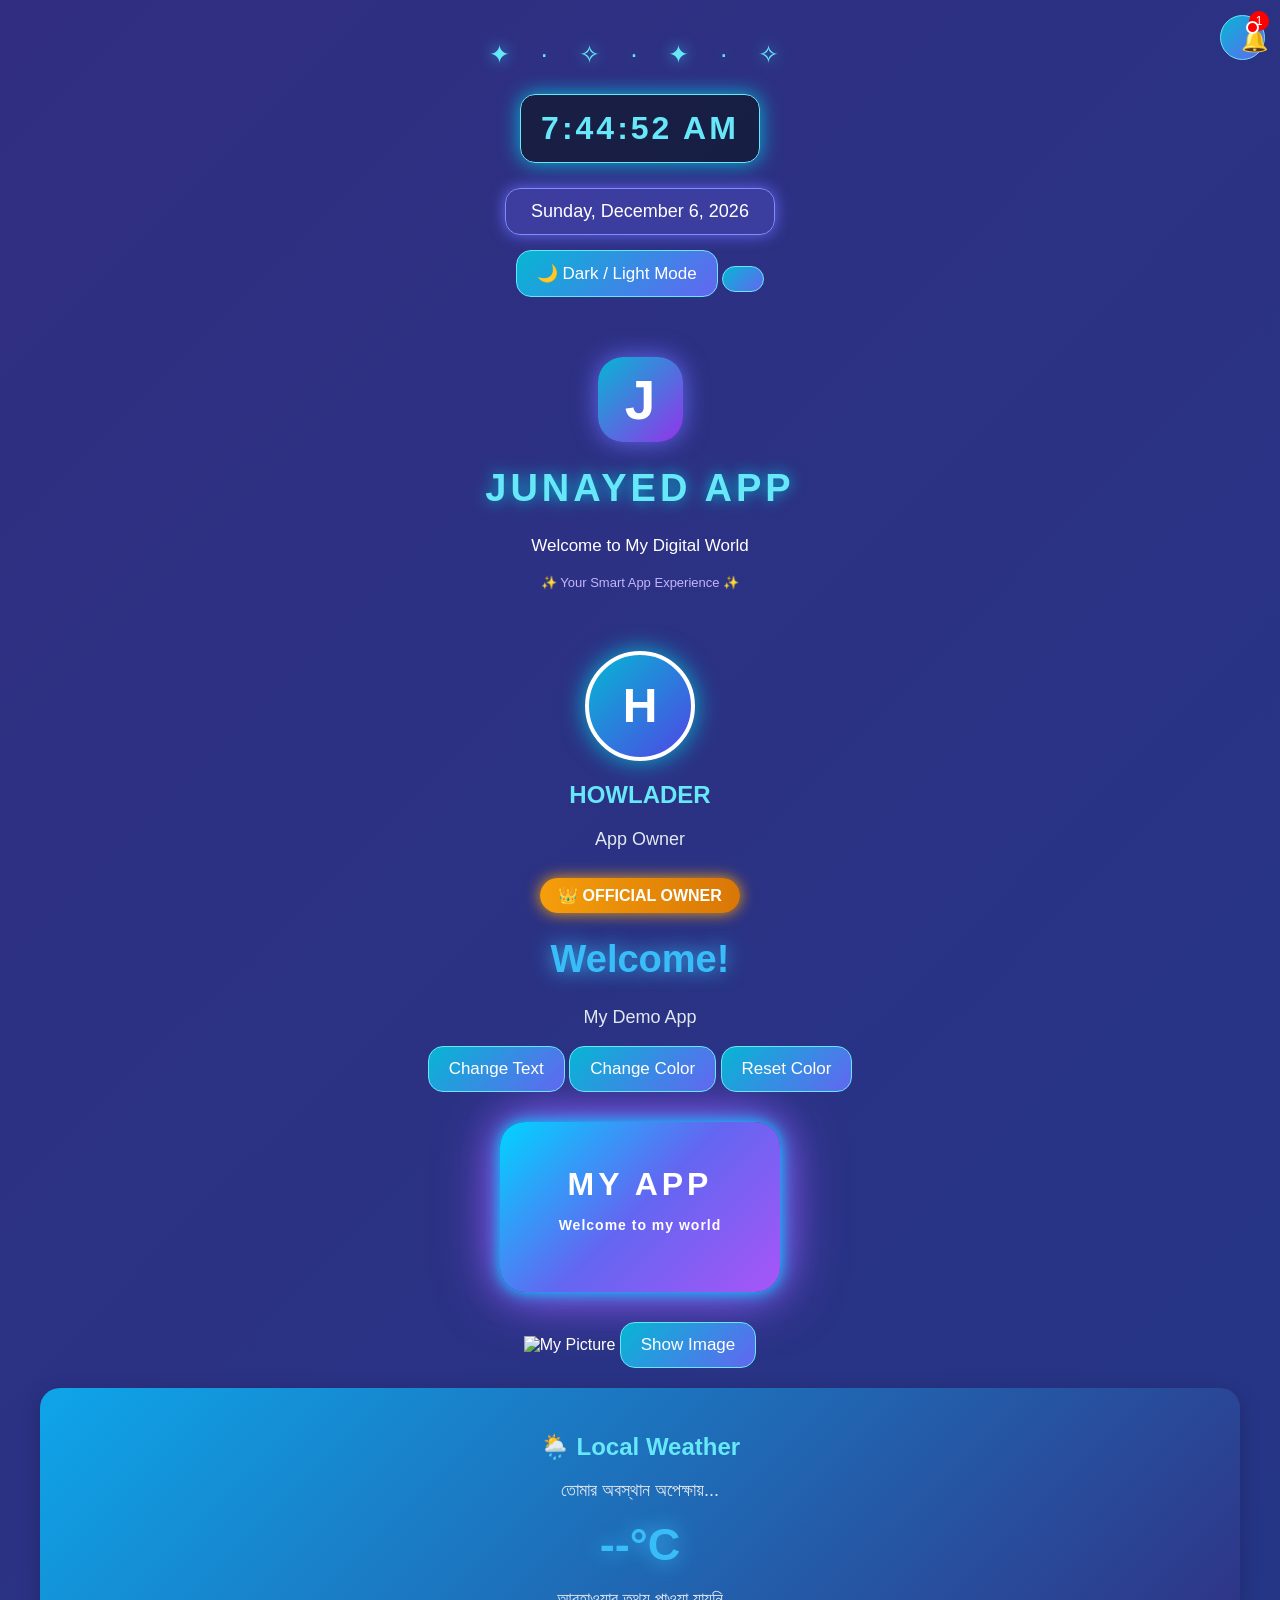
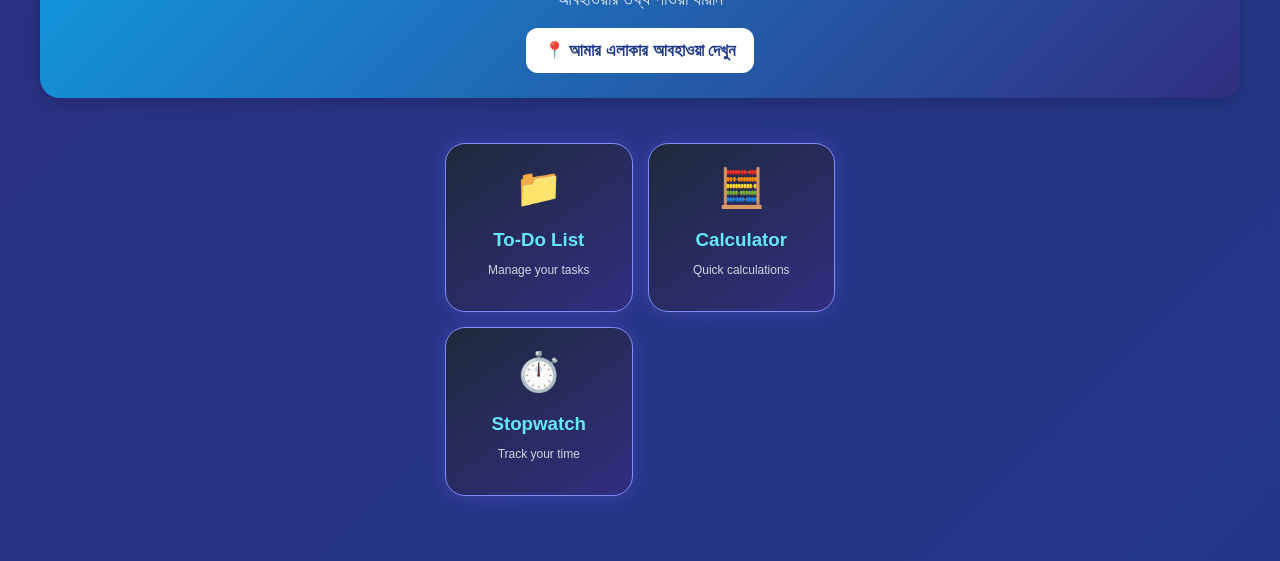
==== index.html @ 4c0f831b "Add files via upload" ====
<!DOCTYPE html>
<html lang="en">
<head>
    <meta charset="UTF-8">
    <meta name="viewport" content="width=device-width, initial-scale=1.0">
    <title>JUNAYED APP</title>
    <link rel="stylesheet" href="style.css">
</head>

<body>

    <div id="clock">00:00:00</div>
    <div id="calendar">Today's Date</div>
<button onclick="toggleTheme()">🌙 Dark / Light Mode</button>
  <button onclick="showNotification()">
   <button id="bellButton" onclick="showNotification()">
    🔔
    <span id="notificationCount">1</span>
   </button> 

<div id="notification"></div>
</button>

<div id="notification"></div>
    <div class="welcome-section">
        <div class="app-logo">J</div>
        <h1>JUNAYED APP</h1>
        <p>Welcome to My Digital World</p>
        <span>✨ Your Smart App Experience ✨</span>
    </div>

    <div class="profile-section">
        <div class="profile-avatar">H</div>
        <h2>HOWLADER</h2>
        <p>App Owner</p>
        <span class="owner-badge">👑 OFFICIAL OWNER</span>
    </div>

    <h1>Welcome!</h1>

    <p id="message">My Demo App</p>

    <button onclick="changeText()">Change Text</button>
    <button onclick="changeColor()">Change Color</button>
    <button onclick="resetColor()">Reset Color</button>

    <div class="image-card">
        <div>
            MY APP
            <p>Welcome to my world</p>
        </div>
    </div>

    <img id="myImage" width="250" alt="My Picture">

    <button onclick="showImage()">Show Image</button>
<div class="weather-card">
    <h2>🌦️ Local Weather</h2>

    <p id="weatherLocation">তোমার অবস্থান অপেক্ষায়...</p>

    <h1 id="temperature">--°C</h1>

    <p id="weatherStatus">আবহাওয়ার তথ্য পাওয়া যায়নি</p>

    <button onclick="getWeather()">
        📍 আমার এলাকার আবহাওয়া দেখুন
    </button>
</div>
    <div class="app-dashboard">

        <a href="todo.html" class="app-card">
            <span>📁</span>
            <h3>To-Do List</h3>
            <p>Manage your tasks</p>
        </a>

        <a href="calculator.html" class="app-card">
            <span>🧮</span>
            <h3>Calculator</h3>
            <p>Quick calculations</p>
        </a>

        <a href="stopwatch.html" class="app-card">
            <span>⏱️</span>
            <h3>Stopwatch</h3>
            <p>Track your time</p>
        </a>

    </div>

    <script src="script.js"></script>

</body>
  <div id="loader">
    <h1>JUNAYED APP</h1>
    <p>Loading Your Experience...</p>
    <div class="loading-bar"></div>
  </div>
</html>
---- style.css ----
* {
    box-sizing: border-box;
}

body {
    background: linear-gradient(
        -45deg,
        #020617,
        #0f172a,
        #1e3a8a,
        #312e81
    );
    background-size: 400% 400%;
    animation: backgroundMove 12s ease infinite;
    font-family: Arial, sans-serif;
    text-align: center;
    min-height: 100vh;
    margin: 0;
    padding: 20px;
    color: white;
}

@keyframes backgroundMove {
    0% { background-position: 0% 50%; }
    50% { background-posit#notification {
    position: fixed;
    top: 20px;
    right: 15px;
    background: #0f172a;
    color: white;
    padding: 15px 20px;
    border-radius: 12px;
    box-shadow: 0 5px 20px #0005;
    opacity: 0;
    transform: translateY(-20px);
    transition: 0.4s;
    z-index: 10000;
}

#notification.show {
    opacity: 1;
    transform: translateY(0);
}ion: 100% 50%; }
    100% { background-position: 0% 50%; }
}

/* Decorative Stars */
body::before {
    content: "✦  ·  ✧  ·  ✦  ·  ✧";
    display: block;
    color: #67e8f9;
    font-size: 25px;
    letter-spacing: 12px;
    text-shadow: 0 0 15px #38bdf8;
    margin-top: 20px;
}

/* Headings */
h1 {
    color: #38bdf8;
    font-size: 38px;
    text-shadow: 0 0 20px #38bdf8;
}

h2 {
    color: #67e8f9;
}

p {
    color: #e2e8f0;
    font-size: 18px;
}

/* General Buttons */
button {
    background: linear-gradient(135deg, #06b6d4, #6366f1);
    color: white;
    padding: 12px 20px;
    border: 1px solid #67e8f9;
    border-radius: 15px;
    font-size: 17px;
    cursor: pointer;
}

/* Image Card */
.image-card {
    width: 280px;
    max-width: 100%;
    height: 170px;
    margin: 30px auto;
    border-radius: 25px;
    background: linear-gradient(
        135deg,
        #00d4ff,
        #6366f1,
        #a855f7
    );
    display: flex;
    justify-content: center;
    align-items: center;
    color: white;
    font-size: 32px;
    font-weight: bold;
    letter-spacing: 4px;
    box-shadow:
        0 0 15px #00d4ff,
        0 0 35px #6366f1,
        0 0 60px #a855f7;
    animation: cardMove 3s ease-in-out infinite;
}

@keyframes cardMove {
    0%, 100% { transform: scale(1); }
    50% { transform: scale(1.06); }
}

.image-card p {
    color: white;
    font-size: 14px;
    letter-spacing: 1px;
}

/* Clock */
#clock {
    color: #67e8f9;
    font-size: 32px;
    font-weight: bold;
    margin: 25px auto;
    padding: 15px;
    max-width: 240px;
    border: 1px solid #67e8f9;
    border-radius: 15px;
    background: rgba(15, 23, 42, 0.7);
    box-shadow: 0 0 20px #06b6d4;
    letter-spacing: 3px;
}

/* Calendar */
#calendar {
    color: white;
    font-size: 18px;
    margin: 15px auto;
    padding: 12px;
    max-width: 270px;
    background: rgba(99, 102, 241, 0.25);
    border: 1px solid #818cf8;
    border-radius: 15px;
    box-shadow: 0 0 15px #6366f1;
}

/* Calculator */
.calculator {
    width: 280px;
    max-width: 100%;
    margin: 30px auto;
    padding: 25px;
    background: linear-gradient(145deg, #111827, #312e81);
    border: 1px solid #818cf8;
    border-radius: 25px;
    box-shadow: 0 0 25px #6366f1,
                0 0 50px #312e81;
    color: white;
}

.calculator h2 {
    font-size: 25px;
    text-shadow: 0 0 12px #06b6d4;
}

#display {
    width: 100%;
    padding: 15px;
    margin-bottom: 15px;
    font-size: 22px;
    text-align: right;
    background: #020617;
    color: #00ffcc;
    border: 2px solid #22d3ee;
    border-radius: 14px;
    box-shadow: 0 0 15px #06b6d4;
}

#buttons {
    display: grid;
    grid-template-columns: repeat(4, 1fr);
    gap: 10px;
}

#buttons button {
    padding: 15px 5px;
    font-size: 20px;
    font-weight: bold;
    background: linear-gradient(135deg, #06b6d4, #7c3aed);
    border: 1px solid #a5b4fc;
    border-radius: 13px;
    box-shadow: 0 4px 12px #0008;
}

#buttons button:active {
    transform: scale(0.88);
    background: #ec4899;
}

/* Stopwatch */
.stopwatch {
    width: 280px;
    max-width: 100%;
    margin: 30px auto;
    padding: 25px;
    text-align: center;
    color: white;
    background: linear-gradient(145deg, #111827, #312e81);
    border: 1px solid #818cf8;
    border-radius: 25px;
    box-shadow: 0 0 25px #6366f1;
}

.stopwatch h2 {
    text-shadow: 0 0 12px #06b6d4;
}

#timer {
    font-size: 32px;
    font-weight: bold;
    color: #00ffcc;
    margin: 20px 0;
    text-shadow: 0 0 15px #06b6d4;
}

.stopwatch button {
    padding: 12px;
    margin: 4px;
    border-radius: 12px;
}

/* To-Do Link */
.todo-file {
    display: block;
    width: 180px;
    margin: 20px auto;
    padding: 14px;
    text-align: center;
    text-decoration: none;
    color: white;
    background: linear-gradient(135deg, #2563eb, #9333ea);
    border: 1px solid #a5b4fc;
    border-radius: 15px;
    box-shadow: 0 0 15px #6366f1;
    font-weight: bold;
}

/* Dashboard */
.app-dashboard {
    display: grid;
    grid-template-columns: repeat(2, minmax(0, 1fr));
    gap: 15px;
    max-width: 420px;
    margin: 30px auto;
    padding: 15px;
}

.app-card {
    padding: 22px 10px;
    text-align: center;
    text-decoration: none;
    color: white;
    background: linear-gradient(145deg, #1e293b, #312e81);
    border: 1px solid #818cf8;
    border-radius: 20px;
    box-shadow: 0 0 18px #6366f155;
    transition: 0.3s;
}

.app-card span {
    font-size: 38px;
}

.app-card h3 {
    color: #67e8f9;
    margin-bottom: 8px;
}

.app-card p {
    font-size: 12px;
    color: #cbd5e1;
}

.app-card:active {
    transform: scale(0.95);
}

/* Welcome Section */
.welcome-section {
    text-align: center;
    margin: 35px 10px;
    padding: 25px 10px;
}

.app-logo {
    width: 85px;
    height: 85px;
    margin: auto;
    display: flex;
    align-items: center;
    justify-content: center;
    border-radius: 25px;
    background: linear-gradient(135deg, #06b6d4, #9333ea);
    color: white;
    font-size: 55px;
    font-weight: bold;
    box-shadow: 0 0 25px #6366f1;
}

.welcome-section h1 {
    color: #67e8f9;
    letter-spacing: 4px;
    text-shadow: 0 0 15px #06b6d4;
}

.welcome-section p {
    color: white;
    font-size: 17px;
}

.welcome-section span {
    color: #c4b5fd;
    font-size: 13px;
}

/* Profile */
.profile-section {
    text-align: center;
    margin: 25px auto;
    color: white;
}

.profile-avatar {
    width: 70px;
    height: 70px;
    margin: auto;
    display: flex;
    align-items: center;
    justify-content: center;
    border-radius: 50%;
    background: linear-gradient(135deg, #06b6d4, #9333ea);
    font-size: 35px;
    font-weight: bold;
    box-shadow: 0 0 20px #6366f1;
}

/* Small Screens */
@media (max-width: 360px) {
    body {
        padding: 12px;
    }

    .app-dashboard {
        gap: 10px;
        padding: 5px;
    }

    .app-card {
        padding: 16px 5px;
    }

    .welcome-section h1 {
        font-size: 28px;
    }
}
.profile-avatar {
    width: 110px;
    height: 110px;
    margin: 0 auto 15px;
    border-radius: 50%;
    display: flex;
    justify-content: center;
    align-items: center;
    font-size: 48px;
    font-weight: bold;
    color: white;
    background: linear-gradient(135deg, #06b6d4, #4f46e5);
    border: 4px solid white;
    box-shadow: 0 0 25px #06b6d4;
}
.owner-badge {
    display: inline-block;
    padding: 8px 18px;
    margin-top: 10px;
    border-radius: 20px;
    color: white;
    font-weight: bold;
    background: linear-gradient(90deg, #f59e0b, #d97706);
    box-shadow: 0 0 15px #f59e0b;
}
.dark-mode {
    background: #020617;
    color: white;
}

.dark-mode .app-card,
.dark-mode .profile-section,
.dark-mode .welcome-section {
    background: #1e293b;
    color: white;
}

.dark-mode button {
    background: #334155;
    color: white;
}
#loader {
    position: fixed;
    inset: 0;
    z-index: 9999;
    background: linear-gradient(135deg, #020617, #1e3a8a, #312e81);
    display: flex;
    flex-direction: column;
    justify-content: center;
    align-items: center;
    color: white;
    animation: hideLoader 1s ease 3s forwards;
}

#loader h1 {
    animation: pulse 1s infinite alternate;
}


.loading-bar {
    width: 180px;
    height: 5px;
    margin-top: 20px;
    background: linear-gradient(90deg, #06b6d4, #a855f7);
    border-radius: 10px;
    animation: loading 2s infinite;
}

@keyframes pulse {
    from { opacity: 0.5; }
    to { opacity: 1; }
}

@keyframes loading {
    from { transform: scaleX(0.2); }
    to { transform: scaleX(1); }
}

@keyframes hideLoader {
    to {
        opacity: 0;
        visibility: hidden;
    }
}

@keyframes fadeInUp {
    from {
        opacity: 0;
        transform: translateY(35px);
    }
    to {
        opacity: 1;
        transform: translateY(0);
    }
}

.welcome-section {
    animation: fadeInUp 1.5s ease both;
}

.profile-section {
    animation: fadeInUp 1.5s ease 0.4s both;
}

.app-dashboard .app-card {
    animation: fadeInUp 1.5s ease both;
}

.app-dashboard .app-card:nth-child(2) {
    animation-delay: 0.3s;
}

.app-dashboard .app-card:nth-child(3) {
    animation-delay: 0.6s;
}
#bellButton {
    position: fixed;
    top: 15px;
    right: 15px;
    width: 45px;
    height: 45px;
    border-radius: 50%;
    font-size: 22px;
    z-index: 10001;
    cursor: pointer;
}
#bellButton::after {
    content: "";
    position: absolute;
    top: 5px;
    right: 5px;
    width: 9px;
    height: 9px;
    background: red;
    border-radius: 50%;
    border: 2px solid white;
}
#bellButton.read::after {
    display: none;
}
#bellButton {
    position: fixed;
    top: 15px;
    right: 15px;
}

#notificationCount {
    position: absolute;
    top: -5px;
    right: -5px;
    background: red;
    color: white;
    width: 20px;
    height: 20px;
    border-radius: 50%;
    font-size: 12px;
    display: flex;
    justify-content: center;
    align-items: center;
}
.weather-card {
    background: linear-gradient(135deg, #0ea5e9, #312e81);
    color: white;
    padding: 25px;
    margin: 20px;
    border-radius: 20px;
    text-align: center;
    box-shadow: 0 5px 20px #0003;
}

.weather-card h1 {
    font-size: 45px;
    margin: 15px 0;
}

.weather-card button {
    background: white;
    color: #1e3a8a;
    padding: 12px 18px;
    border: none;
    border-radius: 12px;
    font-weight: bold;
    cursor: pointer;
}
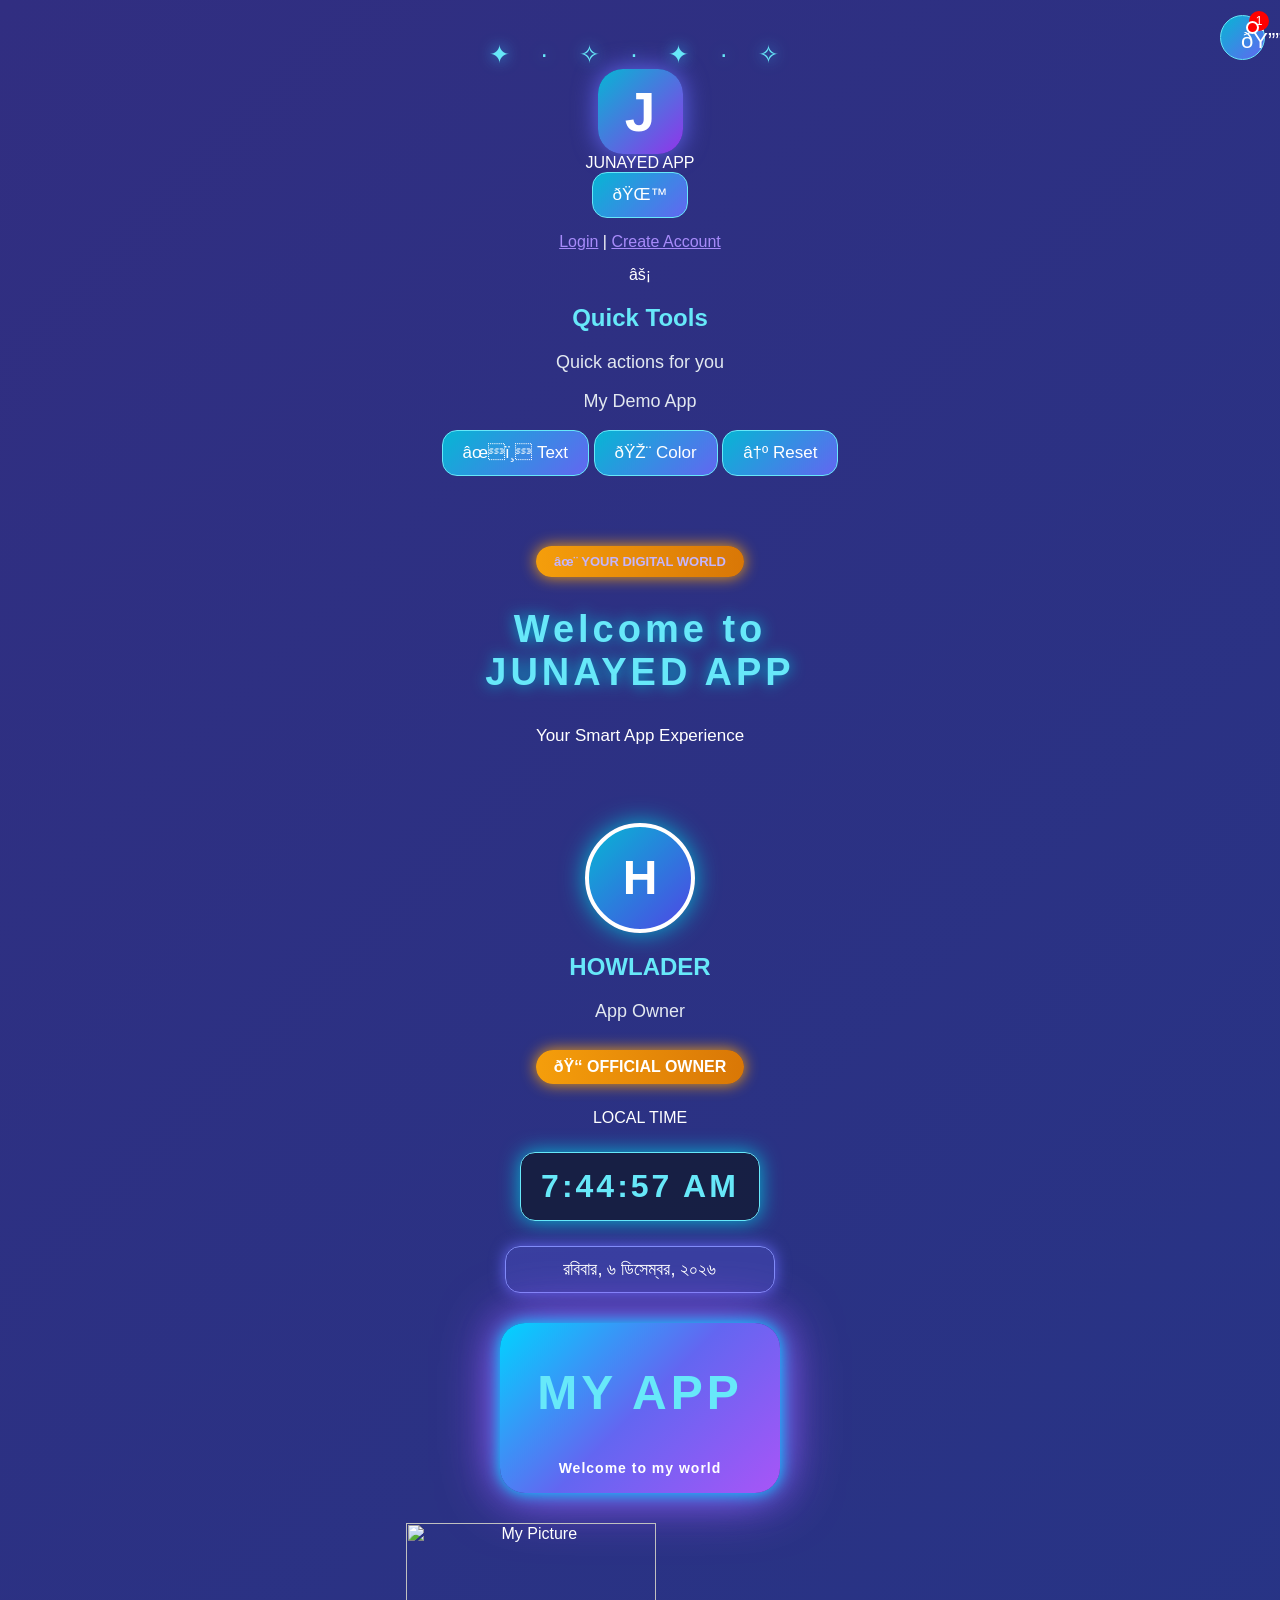
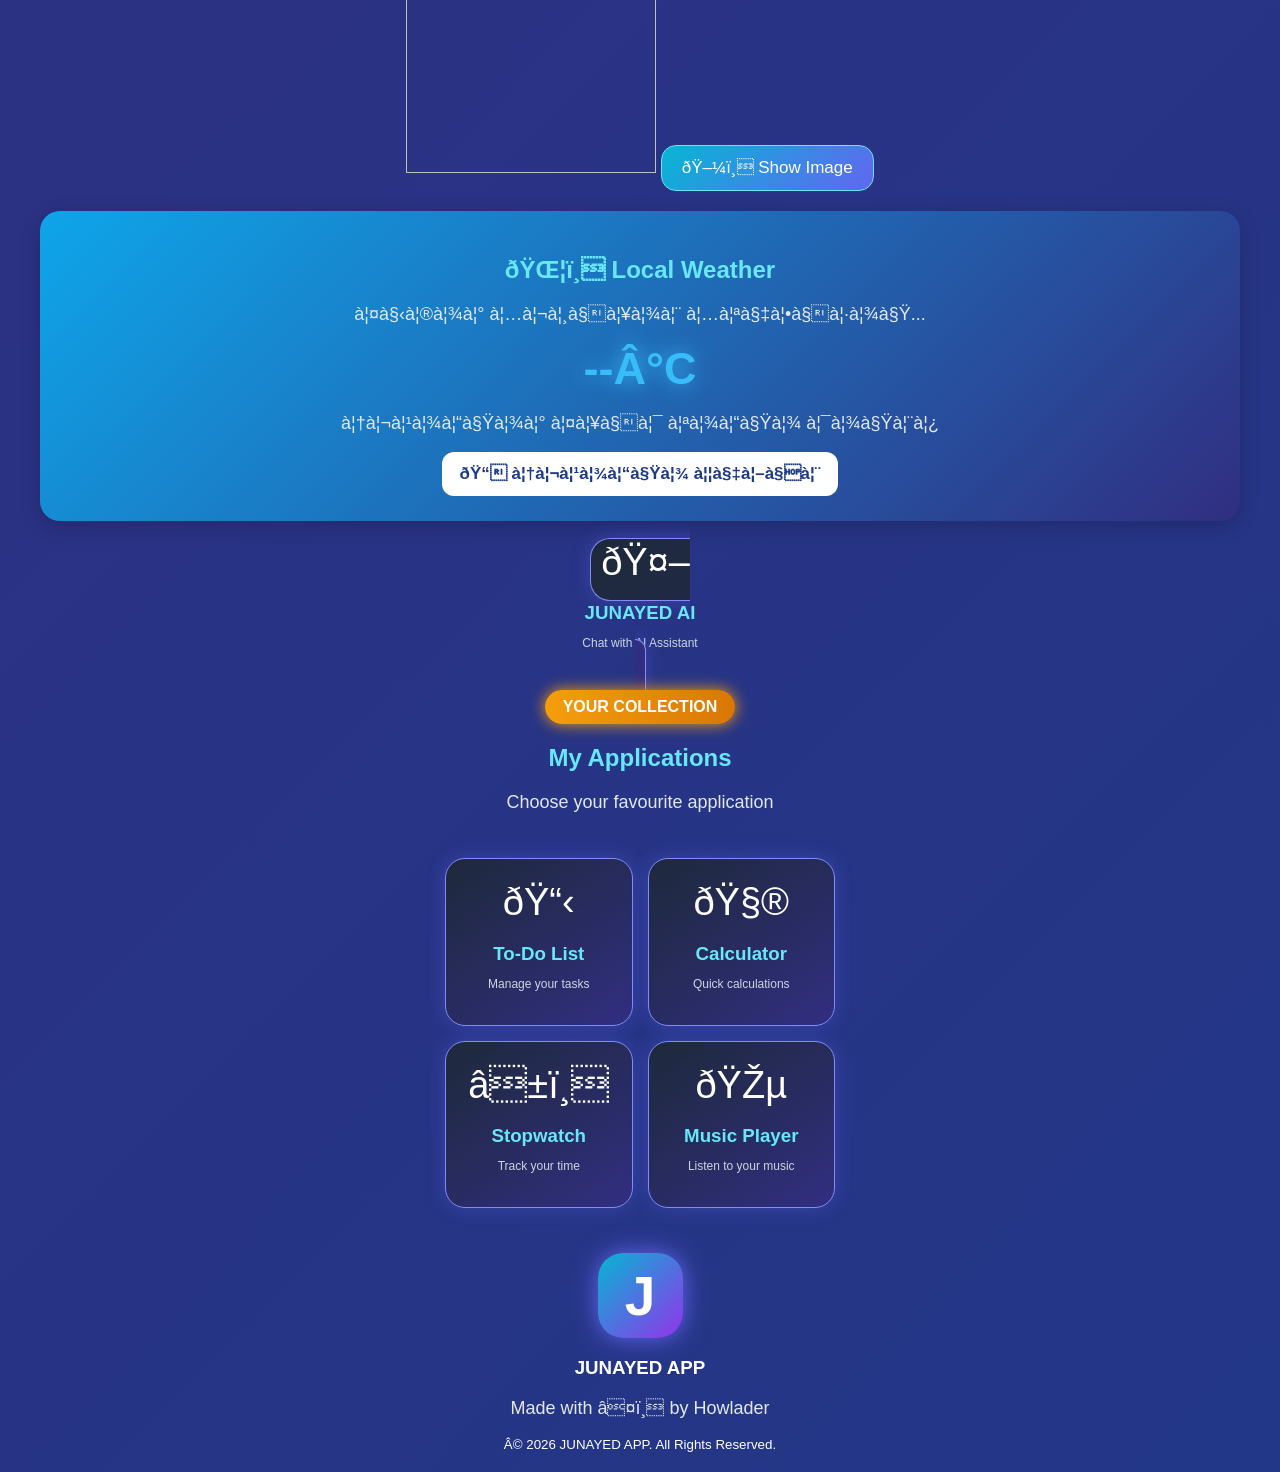
==== commit f9244012: "Refactor index.html for improved UI and structure Updated the structure of the index.html file by ad" ====
--- a/index.html
+++ b/index.html
@@ -1,101 +1,212 @@
-
-<!DOCTYPE html>
+<Skip to main content
+Firebase logo
+Search for products
+Project Overview
+Settings
+Project shortcuts
+Authentication
+
+
+Product categories
+Databases and storage
+Security
+AI services
+Hosting and serverless
+DevOps and engagement
+Analytics
+Billing plan:Spark
+No cost ($0/month)
+Junayed app
+Authentication
+Users
+Sign-in method
+Templates
+Usage
+Settings
+Settings
+User account management
+User account linking
+User actions
+Blocking functions
+User activity logging
+Sign-up quota
+Password policy
+Domains
+Authorised domains
+SMS
+SMS region policy
+Fraud prevention
+Fraud Defense 
+New name
+Authorised domains
+For security, to use phone, Google or third-party authentication, domains need to be authorised for OAuth redirects. Learn more
+
+Authorised domain	Type	Actions
+localhost	Default	
+junayed-app.firebaseapp.com	Default	
+junayed-app.web.app	Default	
+j68001529-ux.github.io	Custom	
+Supercharge your development! Try Cloud Shell to access the built-in Firebase CLI and run Firebase emulators directly in a virtual machine.
+Upgrade to Firebase Auth with Identity platform to access this feature. Learn more
+Upgrade to Firebase Auth with Identity platform to access this feature. Learn more
+We've updated the name to reflect new capabilities. Your existing integrations, keys and configurations continue to work exactly as before, with no action required on your part.
+Click upgrade to learn how to claim a $300 credit free of charge.
+DOCTYPE html>
 <html lang="en">
 <head>
     <meta charset="UTF-8">
     <meta name="viewport" content="width=device-width, initial-scale=1.0">
+    <meta name="theme-color" content="#090909">
     <title>JUNAYED APP</title>
     <link rel="stylesheet" href="style.css">
 </head>
-
 <body>
 
-    <div id="clock">00:00:00</div>
-    <div id="calendar">Today's Date</div>
-<button onclick="toggleTheme()">🌙 Dark / Light Mode</button>
-  <button onclick="showNotification()">
-   <button id="bellButton" onclick="showNotification()">
-    🔔
-    <span id="notificationCount">1</span>
-   </button> 
-
-<div id="notification"></div>
-</button>
-
-<div id="notification"></div>
-    <div class="welcome-section">
+    <!-- Loading Screen -->
+    <div id="loader">
+        <div class="loader-logo">J</div>
+        <h1>JUNAYED APP</h1>
+        <p>Loading Your Experience...</p>
+        <div class="loading-bar"></div>
+    </div>
+
+    <!-- Header -->
+    <header class="top-header">
+        <div class="header-brand">
+            <div class="app-logo">J</div>
+            <span>JUNAYED APP</span>
+        </div>
+
+        <div class="header-actions">
+            <button onclick="toggleTheme()" aria-label="Change theme">🌙</button>
+            <button id="bellButton" onclick="showNotification()" aria-label="Notifications">
+                🔔
+                <span id="notificationCount">1</span>
+            </button>
+        </div>
+    </header>
+<div style="text-align:center; padding:15px;">
+    <a href="login.html" style="color:#a78bfa;">Login</a>
+    |
+    <a href="signup.html" style="color:#a78bfa;">Create Account</a>
+</div>
+    <div id="notification"></div>
+
+    <main>
+
+        <!-- Quick Tools: Top Position -->
+        <section class="tools-section">
+            <div class="tools-heading">
+                <span class="tools-icon">⚡</span>
+                <div>
+                    <h2>Quick Tools</h2>
+                    <p>Quick actions for you</p>
+                </div>
+            </div>
+
+            <p id="message">My Demo App</p>
+
+            <div class="tool-buttons">
+                <button onclick="changeText()">✏️ Text</button>
+                <button onclick="changeColor()">🎨 Color</button>
+                <button onclick="resetColor()">↺ Reset</button>
+            </div>
+        </section>
+
+        <!-- Welcome -->
+        <section class="welcome-section">
+            <span class="owner-badge">✨ YOUR DIGITAL WORLD</span>
+            <h1>Welcome to<br>JUNAYED APP</h1>
+            <p>Your Smart App Experience</p>
+            <div class="welcome-line"></div>
+        </section>
+
+        <!-- Profile -->
+        <section class="profile-section">
+            <div class="profile-avatar">H</div>
+            <h2>HOWLADER</h2>
+            <p>App Owner</p>
+            <span class="owner-badge">👑 OFFICIAL OWNER</span>
+        </section>
+
+        <!-- Clock -->
+        <section class="clock-section">
+            <div class="clock-label">LOCAL TIME</div>
+            <div id="clock">00:00:00</div>
+            <div id="calendar">Today's Date</div>
+        </section>
+
+        <!-- Image Card -->
+        <section class="image-card">
+            <div>
+                <h2>MY APP</h2>
+                <p>Welcome to my world</p>
+            </div>
+        </section>
+
+        <section class="picture-section">
+            <img id="myImage" width="250" alt="My Picture">
+            <button onclick="showImage()">🖼️ Show Image</button>
+        </section>
+
+        <!-- Weather -->
+        <section class="weather-card">
+            <h2>🌦️ Local Weather</h2>
+            <p id="weatherLocation">তোমার অবস্থান অপেক্ষায়...</p>
+            <h1 id="temperature">--°C</h1>
+            <p id="weatherStatus">আবহাওয়ার তথ্য পাওয়া যায়নি</p>
+            <button onclick="getWeather()">📍 আবহাওয়া দেখুন</button>
+        </section>
+
+        <!-- Applications -->
+      <a href="chat.html" class="app-card">
+    <span>🤖</span>
+    <h3>JUNAYED AI</h3>
+    <p>Chat with AI Assistant</p>
+      </a>
+        <section class="dashboard-section">
+            <span class="owner-badge">YOUR COLLECTION</span>
+            <h2>My Applications</h2>
+            <p>Choose your favourite application</p>
+
+            <div class="app-dashboard">
+
+                <a href="todo.html" class="app-card">
+                    <span>📋</span>
+                    <h3>To-Do List</h3>
+                    <p>Manage your tasks</p>
+                </a>
+
+                <a href="calculator.html" class="app-card">
+                    <span>🧮</span>
+                    <h3>Calculator</h3>
+                    <p>Quick calculations</p>
+                </a>
+
+                <a href="stopwatch.html" class="app-card">
+                    <span>⏱️</span>
+                    <h3>Stopwatch</h3>
+                    <p>Track your time</p>
+                </a>
+
+                <a href="music.html" class="app-card">
+                    <span>🎵</span>
+                    <h3>Music Player</h3>
+                    <p>Listen to your music</p>
+                </a>
+
+            </div>
+        </section>
+    </main>
+
+    <!-- Footer -->
+    <footer class="app-footer">
         <div class="app-logo">J</div>
-        <h1>JUNAYED APP</h1>
-        <p>Welcome to My Digital World</p>
-        <span>✨ Your Smart App Experience ✨</span>
-    </div>
-
-    <div class="profile-section">
-        <div class="profile-avatar">H</div>
-        <h2>HOWLADER</h2>
-        <p>App Owner</p>
-        <span class="owner-badge">👑 OFFICIAL OWNER</span>
-    </div>
-
-    <h1>Welcome!</h1>
-
-    <p id="message">My Demo App</p>
-
-    <button onclick="changeText()">Change Text</button>
-    <button onclick="changeColor()">Change Color</button>
-    <button onclick="resetColor()">Reset Color</button>
-
-    <div class="image-card">
-        <div>
-            MY APP
-            <p>Welcome to my world</p>
-        </div>
-    </div>
-
-    <img id="myImage" width="250" alt="My Picture">
-
-    <button onclick="showImage()">Show Image</button>
-<div class="weather-card">
-    <h2>🌦️ Local Weather</h2>
-
-    <p id="weatherLocation">তোমার অবস্থান অপেক্ষায়...</p>
-
-    <h1 id="temperature">--°C</h1>
-
-    <p id="weatherStatus">আবহাওয়ার তথ্য পাওয়া যায়নি</p>
-
-    <button onclick="getWeather()">
-        📍 আমার এলাকার আবহাওয়া দেখুন
-    </button>
-</div>
-    <div class="app-dashboard">
-
-        <a href="todo.html" class="app-card">
-            <span>📁</span>
-            <h3>To-Do List</h3>
-            <p>Manage your tasks</p>
-        </a>
-
-        <a href="calculator.html" class="app-card">
-            <span>🧮</span>
-            <h3>Calculator</h3>
-            <p>Quick calculations</p>
-        </a>
-
-        <a href="stopwatch.html" class="app-card">
-            <span>⏱️</span>
-            <h3>Stopwatch</h3>
-            <p>Track your time</p>
-        </a>
-
-    </div>
+        <h3>JUNAYED APP</h3>
+        <p>Made with ❤️ by Howlader</p>
+        <small>© 2026 JUNAYED APP. All Rights Reserved.</small>
+    </footer>
 
     <script src="script.js"></script>
-
 </body>
-  <div id="loader">
-    <h1>JUNAYED APP</h1>
-    <p>Loading Your Experience...</p>
-    <div class="loading-bar"></div>
-  </div>
 </html>
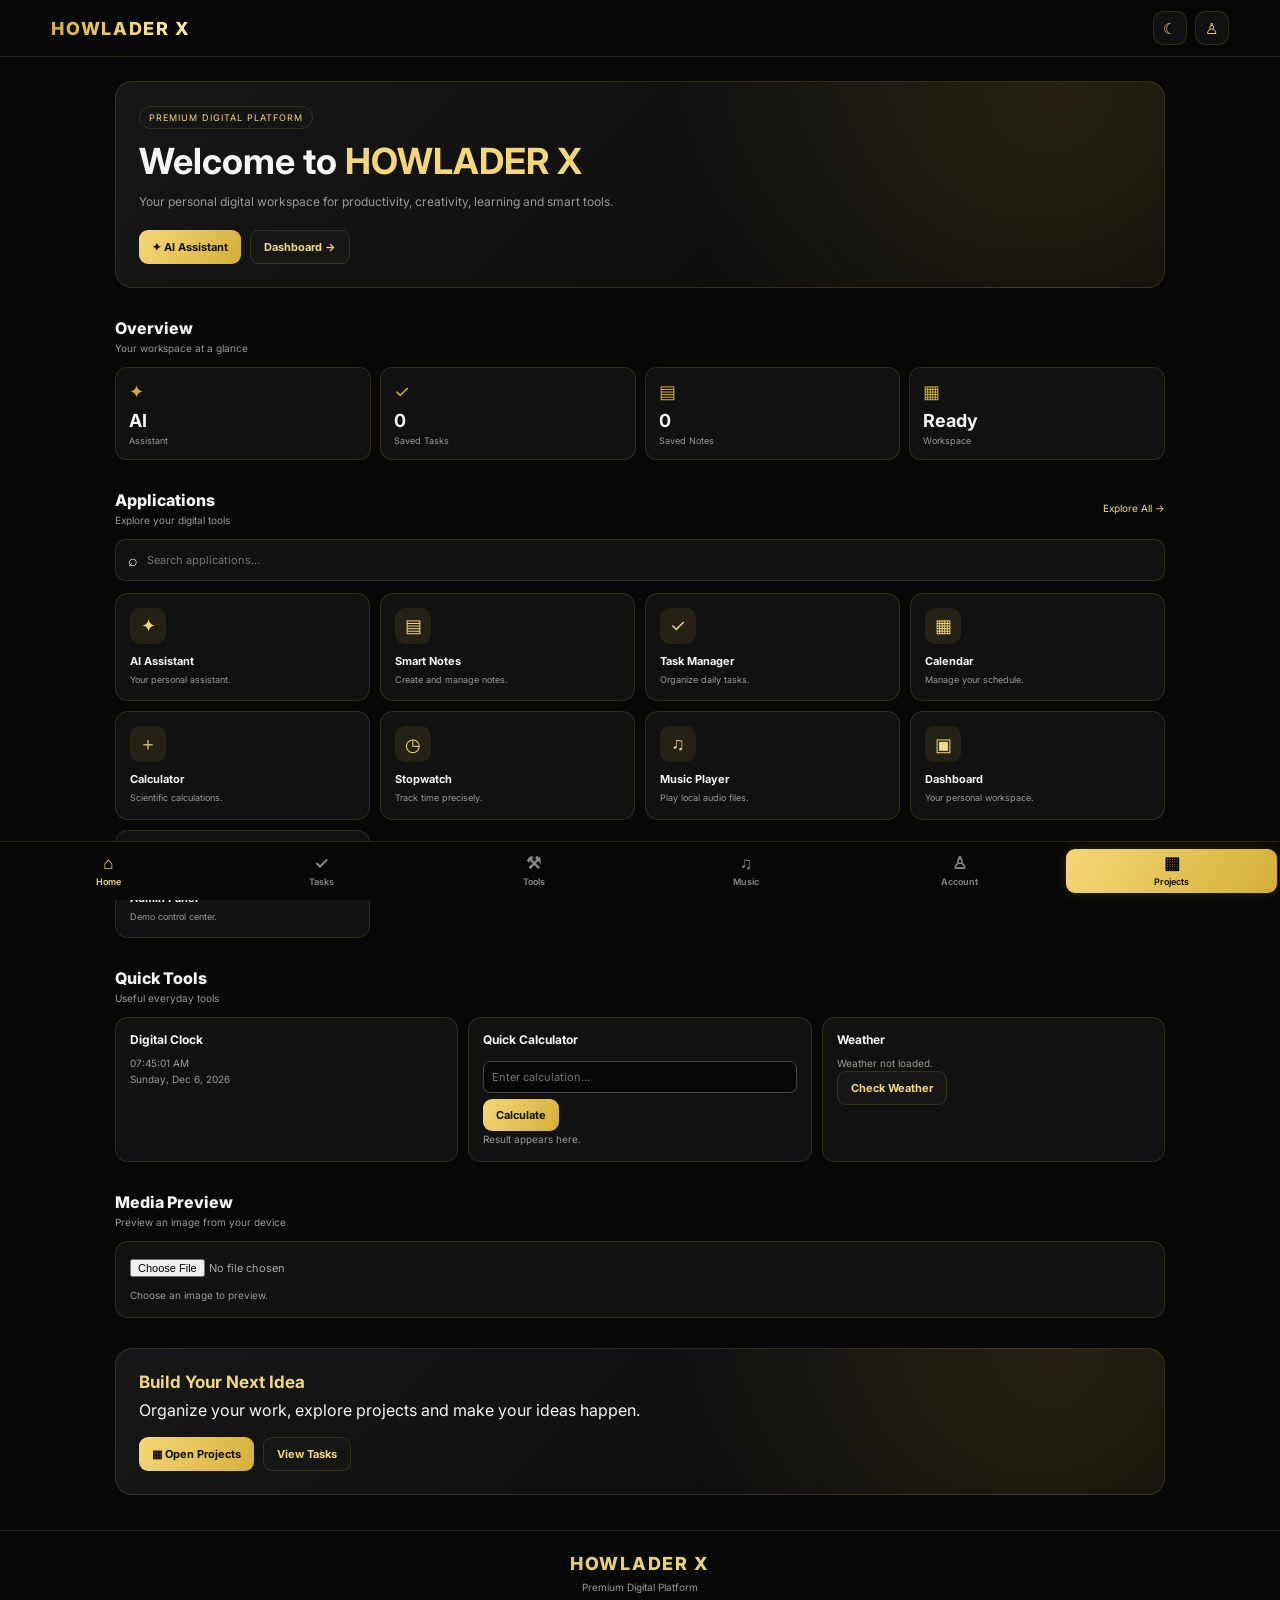
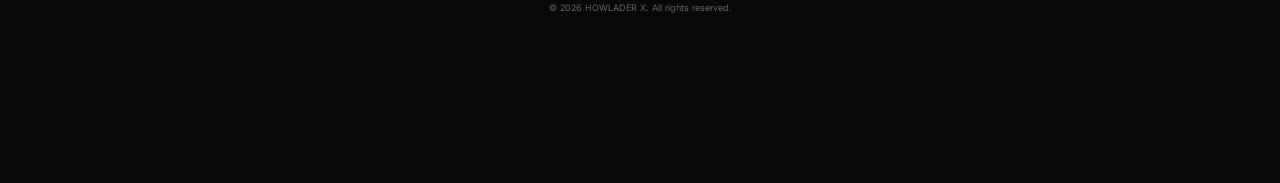
==== commit 2bd00a69: "Update print statement from 'Hello' to 'Goodbye'" ====
--- a/index.html
+++ b/index.html
@@ -1,212 +1,1164 @@
-<Skip to main content
-Firebase logo
-Search for products
-Project Overview
-Settings
-Project shortcuts
-Authentication
-
-
-Product categories
-Databases and storage
-Security
-AI services
-Hosting and serverless
-DevOps and engagement
-Analytics
-Billing plan:Spark
-No cost ($0/month)
-Junayed app
-Authentication
-Users
-Sign-in method
-Templates
-Usage
-Settings
-Settings
-User account management
-User account linking
-User actions
-Blocking functions
-User activity logging
-Sign-up quota
-Password policy
-Domains
-Authorised domains
-SMS
-SMS region policy
-Fraud prevention
-Fraud Defense 
-New name
-Authorised domains
-For security, to use phone, Google or third-party authentication, domains need to be authorised for OAuth redirects. Learn more
-
-Authorised domain	Type	Actions
-localhost	Default	
-junayed-app.firebaseapp.com	Default	
-junayed-app.web.app	Default	
-j68001529-ux.github.io	Custom	
-Supercharge your development! Try Cloud Shell to access the built-in Firebase CLI and run Firebase emulators directly in a virtual machine.
-Upgrade to Firebase Auth with Identity platform to access this feature. Learn more
-Upgrade to Firebase Auth with Identity platform to access this feature. Learn more
-We've updated the name to reflect new capabilities. Your existing integrations, keys and configurations continue to work exactly as before, with no action required on your part.
-Click upgrade to learn how to claim a $300 credit free of charge.
-DOCTYPE html>
+<!DOCTYPE html>
 <html lang="en">
 <head>
-    <meta charset="UTF-8">
-    <meta name="viewport" content="width=device-width, initial-scale=1.0">
-    <meta name="theme-color" content="#090909">
-    <title>JUNAYED APP</title>
-    <link rel="stylesheet" href="style.css">
+<meta charset="UTF-8">
+<meta name="viewport" content="width=device-width, initial-scale=1.0">
+<meta name="theme-color" content="#080808">
+<title>HOWLADER X — Premium Digital Platform</title>
+
+<link rel="preconnect" href="https://fonts.googleapis.com">
+<link href="https://fonts.googleapis.com/css2?family=Inter:wght@400;500;600;700;800&display=swap" rel="stylesheet">
+
+<style>
+:root{
+  --bg:#080808;
+  --panel:#111;
+  --panel2:#191919;
+  --gold:#D4AF37;
+  --gold-light:#F5D778;
+  --text:#F5F5F5;
+  --muted:#999;
+  --border:rgba(212,175,55,.17);
+}
+
+*{
+  margin:0;
+  padding:0;
+  box-sizing:border-box;
+}
+
+html{
+  scroll-behavior:smooth;
+}
+
+body{
+  font-family:'Inter',sans-serif;
+  background:var(--bg);
+  color:var(--text);
+  min-height:100vh;
+  overflow-x:hidden;
+  padding-bottom:75px;
+}
+
+a{
+  color:inherit;
+  text-decoration:none;
+}
+
+button,input{
+  font:inherit;
+}
+
+button{
+  cursor:pointer;
+}
+
+/* Loader */
+
+.app-loader{
+  position:fixed;
+  inset:0;
+  z-index:9999;
+  display:flex;
+  align-items:center;
+  justify-content:center;
+  flex-direction:column;
+  gap:12px;
+  background:#080808;
+  transition:.4s;
+}
+
+.app-loader.hidden{
+  opacity:0;
+  visibility:hidden;
+}
+
+.loader-logo{
+  font-size:23px;
+  font-weight:800;
+  letter-spacing:3px;
+  color:var(--gold-light);
+  animation:goldPulse 2s infinite;
+}
+
+.loader-line{
+  width:100px;
+  height:2px;
+  overflow:hidden;
+  background:#292929;
+}
+
+.loader-line span{
+  display:block;
+  width:45%;
+  height:100%;
+  background:var(--gold);
+  animation:loading 1s infinite;
+}
+
+@keyframes loading{
+  from{transform:translateX(-100%)}
+  to{transform:translateX(230%)}
+}
+
+/* Animations */
+
+@keyframes goldPulse{
+  0%,100%{text-shadow:0 0 3px rgba(212,175,55,.2)}
+  50%{text-shadow:0 0 15px rgba(212,175,55,.7)}
+}
+
+@keyframes shimmer{
+  0%{background-position:-200% center}
+  100%{background-position:200% center}
+}
+
+@keyframes slideReveal{
+  from{
+    opacity:0;
+    transform:translateY(18px);
+  }
+  to{
+    opacity:1;
+    transform:translateY(0);
+  }
+}
+
+@keyframes goldBorder{
+  0%,100%{border-color:rgba(212,175,55,.15)}
+  50%{border-color:rgba(212,175,55,.65)}
+}
+
+/* Header */
+
+.top-header{
+  position:sticky;
+  top:0;
+  z-index:100;
+  display:flex;
+  align-items:center;
+  justify-content:space-between;
+  padding:11px 4%;
+  background:rgba(8,8,8,.94);
+  border-bottom:1px solid var(--border);
+  backdrop-filter:blur(14px);
+}
+
+.brand{
+  font-size:18px;
+  font-weight:800;
+  letter-spacing:1.7px;
+  background:linear-gradient(
+    90deg,
+    #D4AF37,
+    #fff1ad,
+    #D4AF37
+  );
+  background-size:200% auto;
+  color:var(--gold-light);
+  background-clip:text;
+  -webkit-background-clip:text;
+  -webkit-text-fill-color:transparent;
+  animation:shimmer 4s linear infinite;
+}
+
+.header-actions{
+  display:flex;
+  gap:8px;
+}
+
+.icon-btn{
+  width:34px;
+  height:34px;
+  display:grid;
+  place-items:center;
+  border:1px solid var(--border);
+  border-radius:10px;
+  background:var(--panel);
+  color:var(--gold-light);
+  font-size:15px;
+}
+
+/* Main Container */
+
+.container{
+  width:min(1050px,94%);
+  margin:auto;
+}
+
+.hero{
+  padding:24px 0 15px;
+  animation:slideReveal .7s ease both;
+}
+
+.hero-card{
+  position:relative;
+  overflow:hidden;
+  padding:23px;
+  border:1px solid var(--border);
+  border-radius:17px;
+  background:
+    radial-gradient(circle at 90% 10%,rgba(212,175,55,.13),transparent 40%),
+    linear-gradient(135deg,#171717,#090909);
+}
+
+.hero-label{
+  display:inline-block;
+  margin-bottom:11px;
+  padding:5px 9px;
+  border:1px solid var(--border);
+  border-radius:20px;
+  color:var(--gold-light);
+  font-size:9px;
+  letter-spacing:1px;
+}
+
+.hero h1{
+  margin-bottom:9px;
+  font-size:clamp(24px,5vw,36px);
+  line-height:1.2;
+}
+
+.hero h1 span{
+  color:var(--gold-light);
+}
+
+.hero p{
+  max-width:560px;
+  color:var(--muted);
+  font-size:12px;
+  line-height:1.7;
+}
+
+.hero-buttons{
+  display:flex;
+  flex-wrap:wrap;
+  gap:9px;
+  margin-top:17px;
+}
+
+.primary-btn,.secondary-btn{
+  display:inline-flex;
+  align-items:center;
+  justify-content:center;
+  padding:9px 13px;
+  border-radius:9px;
+  font-size:11px;
+  font-weight:700;
+  transition:transform .25s,box-shadow .25s;
+}
+
+.primary-btn{
+  background:linear-gradient(120deg,var(--gold-light),var(--gold));
+  color:#111;
+  border:0;
+  animation:goldBorder 3s infinite;
+}
+
+.secondary-btn{
+  background:#171717;
+  color:var(--gold-light);
+  border:1px solid var(--border);
+}
+
+.primary-btn:hover,.secondary-btn:hover{
+  transform:translateY(-2px);
+  box-shadow:0 5px 18px rgba(212,175,55,.18);
+}
+
+/* Sections */
+
+.section{
+  padding:15px 0;
+  animation:slideReveal .65s ease both;
+}
+
+.section-heading{
+  display:flex;
+  align-items:center;
+  justify-content:space-between;
+  gap:10px;
+  margin-bottom:13px;
+}
+
+.section-heading h2{
+  font-size:16px;
+  font-weight:800;
+}
+
+.section-heading p{
+  margin-top:4px;
+  color:var(--muted);
+  font-size:10px;
+}
+
+.section-heading a{
+  color:var(--gold-light);
+  font-size:10px;
+}
+
+/* Statistics */
+
+.stats-grid{
+  display:grid;
+  grid-template-columns:repeat(4,minmax(0,1fr));
+  gap:9px;
+}
+
+.stat-card{
+  padding:13px;
+  background:var(--panel);
+  border:1px solid var(--border);
+  border-radius:12px;
+}
+
+.stat-icon{
+  margin-bottom:8px;
+  color:var(--gold);
+  font-size:18px;
+}
+
+.stat-card h3{
+  margin-bottom:4px;
+  font-size:18px;
+}
+
+.stat-card p{
+  color:var(--muted);
+  font-size:9px;
+}
+
+/* Application Cards */
+
+.app-grid{
+  display:grid;
+  grid-template-columns:repeat(4,minmax(0,1fr));
+  gap:10px;
+}
+
+.app-card{
+  display:block;
+  min-width:0;
+  padding:14px;
+  background:var(--panel);
+  border:1px solid var(--border);
+  border-radius:13px;
+  transition:
+    transform .25s ease,
+    border-color .25s ease,
+    background .25s ease;
+  transform-style:preserve-3d;
+}
+
+.app-card:hover{
+  transform:translateY(-4px) perspective(600px) rotateX(2deg);
+  border-color:var(--gold);
+  background:#19170f;
+}
+
+.app-icon{
+  width:36px;
+  height:36px;
+  display:grid;
+  place-items:center;
+  margin-bottom:10px;
+  border-radius:10px;
+  background:rgba(212,175,55,.1);
+  color:var(--gold-light);
+  font-size:18px;
+}
+
+.app-card h3{
+  margin-bottom:5px;
+  font-size:11px;
+}
+
+.app-card p{
+  color:var(--muted);
+  font-size:9px;
+  line-height:1.5;
+}
+
+/* Search */
+
+.search-box{
+  display:flex;
+  align-items:center;
+  gap:9px;
+  margin-bottom:12px;
+  padding:10px 12px;
+  background:var(--panel);
+  border:1px solid var(--border);
+  border-radius:10px;
+}
+
+.search-box input{
+  width:100%;
+  color:var(--text);
+  background:transparent;
+  border:0;
+  outline:none;
+  font-size:11px;
+}
+
+/* Quick Tools */
+
+.quick-tools{
+  display:grid;
+  grid-template-columns:repeat(3,minmax(0,1fr));
+  gap:10px;
+}
+
+.quick-card{
+  min-width:0;
+  padding:14px;
+  background:var(--panel);
+  border:1px solid var(--border);
+  border-radius:13px;
+}
+
+.quick-card h3{
+  margin-bottom:8px;
+  font-size:12px;
+}
+
+.quick-card p{
+  color:var(--muted);
+  font-size:10px;
+  line-height:1.6;
+}
+
+.weather-card p{
+  color:var(--muted);
+  font-size:10px;
+  line-height:1.6;
+}
+</style>
 </head>
 <body>
 
-    <!-- Loading Screen -->
-    <div id="loader">
-        <div class="loader-logo">J</div>
-        <h1>JUNAYED APP</h1>
-        <p>Loading Your Experience...</p>
-        <div class="loading-bar"></div>
+<div class="app-loader" id="appLoader">
+  <div class="loader-logo">HOWLADER X</div>
+  <div class="loader-line"><span></span></div>
+  <p style="color:#999;font-size:10px;">Loading workspace...</p>
+</div>
+
+<header class="top-header">
+  <a href="index.html" class="brand">HOWLADER X</a>
+
+  <div class="header-actions">
+    <button class="icon-btn" id="themeToggle" title="Toggle Theme">☼</button>
+    <a href="dashboard.html" class="icon-btn" title="Account">♙</a>
+  </div>
+</header>
+
+<main class="container">
+
+  <section class="hero">
+    <div class="hero-card">
+      <span class="hero-label">PREMIUM DIGITAL PLATFORM</span>
+
+      <h1>Welcome to <span>HOWLADER X</span></h1>
+
+      <p>
+        Your personal digital workspace for productivity,
+        creativity, learning and smart tools.
+      </p>
+
+      <div class="hero-buttons">
+        <a href="chat.html" class="primary-btn">✦ AI Assistant</a>
+        <a href="dashboard.html" class="secondary-btn">Dashboard →</a>
+      </div>
     </div>
-
-    <!-- Header -->
-    <header class="top-header">
-        <div class="header-brand">
-            <div class="app-logo">J</div>
-            <span>JUNAYED APP</span>
-        </div>
-
-        <div class="header-actions">
-            <button onclick="toggleTheme()" aria-label="Change theme">🌙</button>
-            <button id="bellButton" onclick="showNotification()" aria-label="Notifications">
-                🔔
-                <span id="notificationCount">1</span>
-            </button>
-        </div>
-    </header>
-<div style="text-align:center; padding:15px;">
-    <a href="login.html" style="color:#a78bfa;">Login</a>
-    |
-    <a href="signup.html" style="color:#a78bfa;">Create Account</a>
-</div>
-    <div id="notification"></div>
-
-    <main>
-
-        <!-- Quick Tools: Top Position -->
-        <section class="tools-section">
-            <div class="tools-heading">
-                <span class="tools-icon">⚡</span>
-                <div>
-                    <h2>Quick Tools</h2>
-                    <p>Quick actions for you</p>
-                </div>
-            </div>
-
-            <p id="message">My Demo App</p>
-
-            <div class="tool-buttons">
-                <button onclick="changeText()">✏️ Text</button>
-                <button onclick="changeColor()">🎨 Color</button>
-                <button onclick="resetColor()">↺ Reset</button>
-            </div>
-        </section>
-
-        <!-- Welcome -->
-        <section class="welcome-section">
-            <span class="owner-badge">✨ YOUR DIGITAL WORLD</span>
-            <h1>Welcome to<br>JUNAYED APP</h1>
-            <p>Your Smart App Experience</p>
-            <div class="welcome-line"></div>
-        </section>
-
-        <!-- Profile -->
-        <section class="profile-section">
-            <div class="profile-avatar">H</div>
-            <h2>HOWLADER</h2>
-            <p>App Owner</p>
-            <span class="owner-badge">👑 OFFICIAL OWNER</span>
-        </section>
-
-        <!-- Clock -->
-        <section class="clock-section">
-            <div class="clock-label">LOCAL TIME</div>
-            <div id="clock">00:00:00</div>
-            <div id="calendar">Today's Date</div>
-        </section>
-
-        <!-- Image Card -->
-        <section class="image-card">
-            <div>
-                <h2>MY APP</h2>
-                <p>Welcome to my world</p>
-            </div>
-        </section>
-
-        <section class="picture-section">
-            <img id="myImage" width="250" alt="My Picture">
-            <button onclick="showImage()">🖼️ Show Image</button>
-        </section>
-
-        <!-- Weather -->
-        <section class="weather-card">
-            <h2>🌦️ Local Weather</h2>
-            <p id="weatherLocation">তোমার অবস্থান অপেক্ষায়...</p>
-            <h1 id="temperature">--°C</h1>
-            <p id="weatherStatus">আবহাওয়ার তথ্য পাওয়া যায়নি</p>
-            <button onclick="getWeather()">📍 আবহাওয়া দেখুন</button>
-        </section>
-
-        <!-- Applications -->
+  </section>
+
+  <section class="section">
+    <div class="section-heading">
+      <div>
+        <h2>Overview</h2>
+        <p>Your workspace at a glance</p>
+      </div>
+    </div>
+
+    <div class="stats-grid">
+      <div class="stat-card">
+        <div class="stat-icon">✦</div>
+        <h3>AI</h3>
+        <p>Assistant</p>
+      </div>
+
+      <div class="stat-card">
+        <div class="stat-icon">✓</div>
+        <h3 id="taskCount">0</h3>
+        <p>Saved Tasks</p>
+      </div>
+
+      <div class="stat-card">
+        <div class="stat-icon">▤</div>
+        <h3 id="noteCount">0</h3>
+        <p>Saved Notes</p>
+      </div>
+
+      <div class="stat-card">
+        <div class="stat-icon">▦</div>
+        <h3>Ready</h3>
+        <p>Workspace</p>
+      </div>
+    </div>
+  </section>
+
+  <section class="section" id="applications">
+    <div class="section-heading">
+      <div>
+        <h2>Applications</h2>
+        <p>Explore your digital tools</p>
+      </div>
+      <a href="#applications">Explore All →</a>
+    </div>
+
+    <div class="search-box">
+      <span>⌕</span>
+      <input type="search" id="appSearch"
+        placeholder="Search applications...">
+    </div>
+
+    <div class="app-grid" id="appGrid">
+
       <a href="chat.html" class="app-card">
-    <span>🤖</span>
-    <h3>JUNAYED AI</h3>
-    <p>Chat with AI Assistant</p>
+        <div class="app-icon">✦</div>
+        <h3>AI Assistant</h3>
+        <p>Your personal assistant.</p>
       </a>
-        <section class="dashboard-section">
-            <span class="owner-badge">YOUR COLLECTION</span>
-            <h2>My Applications</h2>
-            <p>Choose your favourite application</p>
-
-            <div class="app-dashboard">
-
-                <a href="todo.html" class="app-card">
-                    <span>📋</span>
-                    <h3>To-Do List</h3>
-                    <p>Manage your tasks</p>
-                </a>
-
-                <a href="calculator.html" class="app-card">
-                    <span>🧮</span>
-                    <h3>Calculator</h3>
-                    <p>Quick calculations</p>
-                </a>
-
-                <a href="stopwatch.html" class="app-card">
-                    <span>⏱️</span>
-                    <h3>Stopwatch</h3>
-                    <p>Track your time</p>
-                </a>
-
-                <a href="music.html" class="app-card">
-                    <span>🎵</span>
-                    <h3>Music Player</h3>
-                    <p>Listen to your music</p>
-                </a>
-
-            </div>
-        </section>
-    </main>
-
-    <!-- Footer -->
-    <footer class="app-footer">
-        <div class="app-logo">J</div>
-        <h3>JUNAYED APP</h3>
-        <p>Made with ❤️ by Howlader</p>
-        <small>© 2026 JUNAYED APP. All Rights Reserved.</small>
-    </footer>
-
-    <script src="script.js"></script>
+
+      <a href="notes.html" class="app-card">
+        <div class="app-icon">▤</div>
+        <h3>Smart Notes</h3>
+        <p>Create and manage notes.</p>
+      </a>
+
+      <a href="todo.html" class="app-card">
+        <div class="app-icon">✓</div>
+        <h3>Task Manager</h3>
+        <p>Organize daily tasks.</p>
+      </a>
+
+      <a href="calendar.html" class="app-card">
+        <div class="app-icon">▦</div>
+        <h3>Calendar</h3>
+        <p>Manage your schedule.</p>
+      </a>
+
+      <a href="calculator.html" class="app-card">
+        <div class="app-icon">＋</div>
+        <h3>Calculator</h3>
+        <p>Scientific calculations.</p>
+      </a>
+
+      <a href="stopwatch.html" class="app-card">
+        <div class="app-icon">◷</div>
+        <h3>Stopwatch</h3>
+        <p>Track time precisely.</p>
+      </a>
+
+      <a href="music.html" class="app-card">
+        <div class="app-icon">♫</div>
+        <h3>Music Player</h3>
+        <p>Play local audio files.</p>
+      </a>
+
+      <a href="dashboard.html" class="app-card">
+        <div class="app-icon">▣</div>
+        <h3>Dashboard</h3>
+        <p>Your personal workspace.</p>
+      </a>
+
+      <a href="admin.html" class="app-card">
+        <div class="app-icon">⚙</div>
+        <h3>Admin Panel</h3>
+        <p>Demo control center.</p>
+      </a>
+
+    </div>
+  </section>
+
+  <section class="section">
+    <div class="section-heading">
+      <div>
+        <h2>Quick Tools</h2>
+        <p>Useful everyday tools</p>
+      </div>
+    </div>
+
+    <div class="quick-tools">
+
+      <div class="quick-card">
+        <h3>Digital Clock</h3>
+        <p id="clock">00:00:00</p>
+        <p id="date">Loading date...</p>
+      </div>
+
+      <div class="quick-card">
+        <h3>Quick Calculator</h3>
+
+        <input id="quickCalcInput"
+          placeholder="Enter calculation..."
+          style="width:100%;padding:8px;margin:6px 0;background:#080808;color:white;border:1px solid #444;border-radius:7px;font-size:11px;">
+
+        <button class="primary-btn" id="quickCalcBtn">
+          Calculate
+        </button>
+
+        <p id="quickCalcResult">Result appears here.</p>
+      </div>
+
+      <div class="quick-card">
+        <h3>Weather</h3>
+        <p id="weatherStatus">Weather not loaded.</p>
+        <button class="secondary-btn" id="weatherBtn">
+          Check Weather
+        </button>
+      </div>
+
+    </div>
+  </section>
+  
+  <section class="section">
+    <div class="section-heading">
+      <div>
+        <h2>Media Preview</h2>
+        <p>Preview an image from your device</p>
+      </div>
+    </div>
+
+    <div class="quick-card">
+      <input type="file" id="imageInput" accept="image/*"
+        style="width:100%;color:#aaa;margin-bottom:10px;font-size:11px;">
+
+      <img id="imagePreview" alt="Image Preview"
+        style="display:none;width:100%;max-height:220px;object-fit:contain;border-radius:10px;">
+
+      <p id="imageStatus">Choose an image to preview.</p>
+    </div>
+  </section>
+
+  <section class="section">
+    <div class="hero-card">
+      <h2 style="color:var(--gold-light);font-size:17px;margin-bottom:8px;">
+        Build Your Next Idea
+      </h2>
+
+      <p>
+        Organize your work, explore projects and make
+        your ideas happen.
+      </p>
+
+      <div class="hero-buttons">
+        <a href="projects.html" class="primary-btn">
+          ▦ Open Projects
+        </a>
+
+        <a href="todo.html" class="secondary-btn">
+          View Tasks
+        </a>
+      </div>
+    </div>
+  </section>
+
+</main>
+
+<footer style="padding:22px 5% 95px;text-align:center;border-top:1px solid var(--border);margin-top:20px;">
+  <h3 class="brand" style="margin-bottom:7px;">HOWLADER X</h3>
+
+  <p style="color:var(--muted);font-size:10px;">
+    Premium Digital Platform
+  </p>
+
+  <p style="color:#666;font-size:9px;margin-top:9px;">
+    © 2026 HOWLADER X. All rights reserved.
+  </p>
+</footer>
+
+<nav class="bottom-nav">
+
+  <a href="index.html" class="active">
+    <span>⌂</span>
+    Home
+  </a>
+
+  <a href="todo.html">
+    <span>✓</span>
+    Tasks
+  </a>
+
+  <a href="#applications">
+    <span>⚒</span>
+    Tools
+  </a>
+
+  <a href="music.html">
+    <span>♫</span>
+    Music
+  </a>
+
+  <a href="dashboard.html">
+    <span>♙</span>
+    Account
+  </a>
+
+  <a href="projects.html" class="projects-nav">
+    <span>▦</span>
+    Projects
+  </a>
+
+</nav>
+
+<style>
+.bottom-nav{
+  position:fixed;
+  left:0;
+  right:0;
+  bottom:0;
+  z-index:500;
+  display:flex;
+  align-items:center;
+  justify-content:space-around;
+  gap:2px;
+  padding:7px 3px calc(7px + env(safe-area-inset-bottom));
+  background:rgba(9,9,9,.97);
+  border-top:1px solid var(--border);
+  backdrop-filter:blur(14px);
+}
+
+.bottom-nav a{
+  flex:1;
+  min-width:0;
+  display:flex;
+  flex-direction:column;
+  align-items:center;
+  justify-content:center;
+  gap:4px;
+  padding:6px 1px;
+  border-radius:9px;
+  color:#888;
+  font-size:9px;
+  font-weight:600;
+  white-space:nowrap;
+  transition:.2s;
+}
+
+.bottom-nav a span{
+  font-size:17px;
+  line-height:1;
+}
+
+.bottom-nav a.active{
+  color:var(--gold-light);
+}
+
+.bottom-nav a.projects-nav{
+  color:#080808;
+  background:linear-gradient(120deg,var(--gold-light),var(--gold));
+  box-shadow:0 0 12px rgba(212,175,55,.18);
+  animation:goldPulse 3s infinite;
+}
+
+.bottom-nav a:not(.projects-nav):hover{
+  color:var(--gold-light);
+}
+
+@media(max-width:360px){
+  .bottom-nav a{
+    font-size:8px;
+  }
+
+  .bottom-nav a span{
+    font-size:15px;
+  }
+}
+
+/* Reduced motion accessibility */
+@media(prefers-reduced-motion:reduce){
+  *,*::before,*::after{
+    animation-duration:.01ms !important;
+    animation-iteration-count:1 !important;
+    scroll-behavior:auto !important;
+    transition-duration:.01ms !important;
+  }
+}
+</style>
+<script>
+/* ===============================
+   HOWLADER X - MAIN SCRIPT
+================================ */
+
+/* Hide Loader */
+window.addEventListener("load", () => {
+  const loader = document.getElementById("appLoader");
+
+  if (loader) {
+    setTimeout(() => {
+      loader.classList.add("hidden");
+    }, 450);
+  }
+});
+
+
+/* Digital Clock */
+function updateClock() {
+  const clock = document.getElementById("clock");
+  const date = document.getElementById("date");
+
+  const now = new Date();
+
+  if (clock) {
+    clock.textContent = now.toLocaleTimeString("en-US", {
+      hour: "2-digit",
+      minute: "2-digit",
+      second: "2-digit"
+    });
+  }
+
+  if (date) {
+    date.textContent = now.toLocaleDateString("en-US", {
+      weekday: "long",
+      year: "numeric",
+      month: "short",
+      day: "numeric"
+    });
+  }
+}
+
+updateClock();
+setInterval(updateClock, 1000);
+
+
+/* Application Search */
+const appSearch = document.getElementById("appSearch");
+const appCards = document.querySelectorAll(".app-card");
+
+if (appSearch) {
+  appSearch.addEventListener("input", () => {
+    const query = appSearch.value.toLowerCase().trim();
+
+    appCards.forEach(card => {
+      const text = card.textContent.toLowerCase();
+      card.style.display = text.includes(query) ? "" : "none";
+    });
+  });
+}
+
+
+/* Safe Calculator - No eval() */
+function calculateExpression(expression) {
+  const input = expression.replace(/\s+/g, "");
+
+  if (!input || input.length > 80) {
+    throw new Error("Invalid expression");
+  }
+
+  if (!/^[0-9+\-*/().%]+$/.test(input)) {
+    throw new Error("Invalid characters");
+  }
+
+  let position = 0;
+
+  function parseExpression() {
+    let value = parseTerm();
+
+    while (input[position] === "+" || input[position] === "-") {
+      const operator = input[position++];
+      const next = parseTerm();
+
+      value = operator === "+"
+        ? value + next
+        : value - next;
+    }
+
+    return value;
+  }
+
+  function parseTerm() {
+    let value = parseFactor();
+
+    while (
+      input[position] === "*" ||
+      input[position] === "/" ||
+      input[position] === "%"
+    ) {
+      const operator = input[position++];
+      const next = parseFactor();
+
+      if ((operator === "/" || operator === "%") && next === 0) {
+        throw new Error("Cannot divide by zero");
+      }
+
+      if (operator === "*") value *= next;
+      if (operator === "/") value /= next;
+      if (operator === "%") value %= next;
+    }
+
+    return value;
+  }
+
+  function parseFactor() {
+    if (input[position] === "+") {
+      position++;
+      return parseFactor();
+    }
+
+    if (input[position] === "-") {
+      position++;
+      return -parseFactor();
+    }
+
+    if (input[position] === "(") {
+      position++;
+
+      const value = parseExpression();
+
+      if (input[position] !== ")") {
+        throw new Error("Missing closing bracket");
+      }
+
+      position++;
+      return value;
+    }
+
+    const start = position;
+
+    while (
+      position < input.length &&
+      /[0-9.]/.test(input[position])
+    ) {
+      position++;
+    }
+
+    if (start === position) {
+      throw new Error("Invalid expression");
+    }
+
+    const numberText = input.slice(start, position);
+
+    if ((numberText.match(/\./g) || []).length > 1) {
+      throw new Error("Invalid number");
+    }
+
+    return Number(numberText);
+  }
+
+  const result = parseExpression();
+
+  if (position !== input.length || !Number.isFinite(result)) {
+    throw new Error("Invalid calculation");
+  }
+
+  return Number(result.toFixed(8));
+}
+
+
+/* Calculator Button */
+const calcInput = document.getElementById("quickCalcInput");
+const calcButton = document.getElementById("quickCalcBtn");
+const calcResult = document.getElementById("quickCalcResult");
+
+function runQuickCalculator() {
+  if (!calcInput || !calcResult) return;
+
+  try {
+    const result = calculateExpression(calcInput.value);
+    calcResult.textContent = "Result: " + result;
+  } catch (error) {
+    calcResult.textContent = "Please enter a valid calculation.";
+  }
+}
+
+if (calcButton) {
+  calcButton.addEventListener("click", runQuickCalculator);
+}
+
+if (calcInput) {
+  calcInput.addEventListener("keydown", event => {
+    if (event.key === "Enter") {
+      runQuickCalculator();
+    }
+  });
+}
+
+
+/* Theme Toggle */
+const themeToggle = document.getElementById("themeToggle");
+
+function applyTheme(theme) {
+  document.documentElement.setAttribute("data-theme", theme);
+
+  if (themeToggle) {
+    themeToggle.textContent =
+      theme === "light" ? "☀" : "☾";
+  }
+}
+
+let savedTheme = "dark";
+
+try {
+  savedTheme = localStorage.getItem("howladerTheme") || "dark";
+} catch (error) {
+  savedTheme = "dark";
+}
+
+applyTheme(savedTheme);
+
+if (themeToggle) {
+  themeToggle.addEventListener("click", () => {
+    const current =
+      document.documentElement.getAttribute("data-theme") || "dark";
+
+    const next = current === "dark" ? "light" : "dark";
+
+    applyTheme(next);
+
+    try {
+      localStorage.setItem("howladerTheme", next);
+    } catch (error) {
+      console.warn("Theme preference could not be saved.");
+    }
+  });
+}
+
+
+/* Image Preview */
+const imageInput = document.getElementById("imageInput");
+const imagePreview = document.getElementById("imagePreview");
+const imageStatus = document.getElementById("imageStatus");
+
+if (imageInput) {
+  imageInput.addEventListener("change", () => {
+    const file = imageInput.files && imageInput.files[0];
+
+    if (!file) return;
+
+    if (!file.type.startsWith("image/")) {
+      imageStatus.textContent = "Please choose an image file.";
+      imageInput.value = "";
+      return;
+    }
+
+    if (file.size > 5 * 1024 * 1024) {
+      imageStatus.textContent = "Image must be smaller than 5 MB.";
+      imageInput.value = "";
+      return;
+    }
+
+    const reader = new FileReader();
+
+    reader.onload = event => {
+      imagePreview.src = event.target.result;
+      imagePreview.style.display = "block";
+      imageStatus.textContent = "Image loaded successfully.";
+    };
+
+    reader.onerror = () => {
+      imageStatus.textContent = "Could not load this image.";
+    };
+
+    reader.readAsDataURL(file);
+  });
+}
+
+
+/* Weather - Open-Meteo */
+const weatherButton = document.getElementById("weatherBtn");
+const weatherStatus = document.getElementById("weatherStatus");
+
+async function loadWeather() {
+  if (!weatherStatus) return;
+
+  if (!navigator.geolocation) {
+    weatherStatus.textContent = "Location is not supported by this browser.";
+    return;
+  }
+
+  weatherStatus.textContent = "Getting your location...";
+
+  navigator.geolocation.getCurrentPosition(
+    async position => {
+      const latitude = position.coords.latitude;
+      const longitude = position.coords.longitude;
+
+      weatherStatus.textContent = "Loading weather...";
+
+      try {
+        const url =
+          "https://api.open-meteo.com/v1/forecast" +
+          "?latitude=" + latitude +
+          "&longitude=" + longitude +
+          "&current=temperature_2m,relative_humidity_2m,weather_code,wind_speed_10m";
+
+        const response = await fetch(url);
+
+        if (!response.ok) {
+          throw new Error("Weather request failed");
+        }
+
+        const data = await response.json();
+        const current = data.current;
+
+        weatherStatus.textContent =
+          "Temperature: " + current.temperature_2m + "°C" +
+          " | Humidity: " + current.relative_humidity_2m + "%" +
+          " | Wind: " + current.wind_speed_10m + " km/h";
+
+      } catch (error) {
+        weatherStatus.textContent = "Weather could not be loaded. Try again.";
+      }
+    },
+
+    () => {
+      weatherStatus.textContent =
+        "Location permission is needed to show local weather.";
+    },
+
+    {
+      enableHighAccuracy: false,
+      timeout: 10000,
+      maximumAge: 300000
+    }
+  );
+}
+
+if (weatherButton) {
+  weatherButton.addEventListener("click", loadWeather);
+}
+
+
+/* Reveal Animation */
+if ("IntersectionObserver" in window) {
+  const revealObserver = new IntersectionObserver(
+    entries => {
+      entries.forEach(entry => {
+        if (entry.isIntersecting) {
+          entry.target.classList.add("visible");
+          revealObserver.unobserve(entry.target);
+        }
+      });
+    },
+    { threshold: 0.08 }
+  );
+
+  document.querySelectorAll(".section, .app-card").forEach(element => {
+    revealObserver.observe(element);
+  });
+}
+
+
+/* Footer Year */
+const footerYear = document.querySelector("footer p:last-child");
+
+if (footerYear) {
+  footerYear.textContent =
+    "© " + new Date().getFullYear() + " HOWLADER X. All rights reserved.";
+}
+
+</script>
+
 </body>
 </html>
